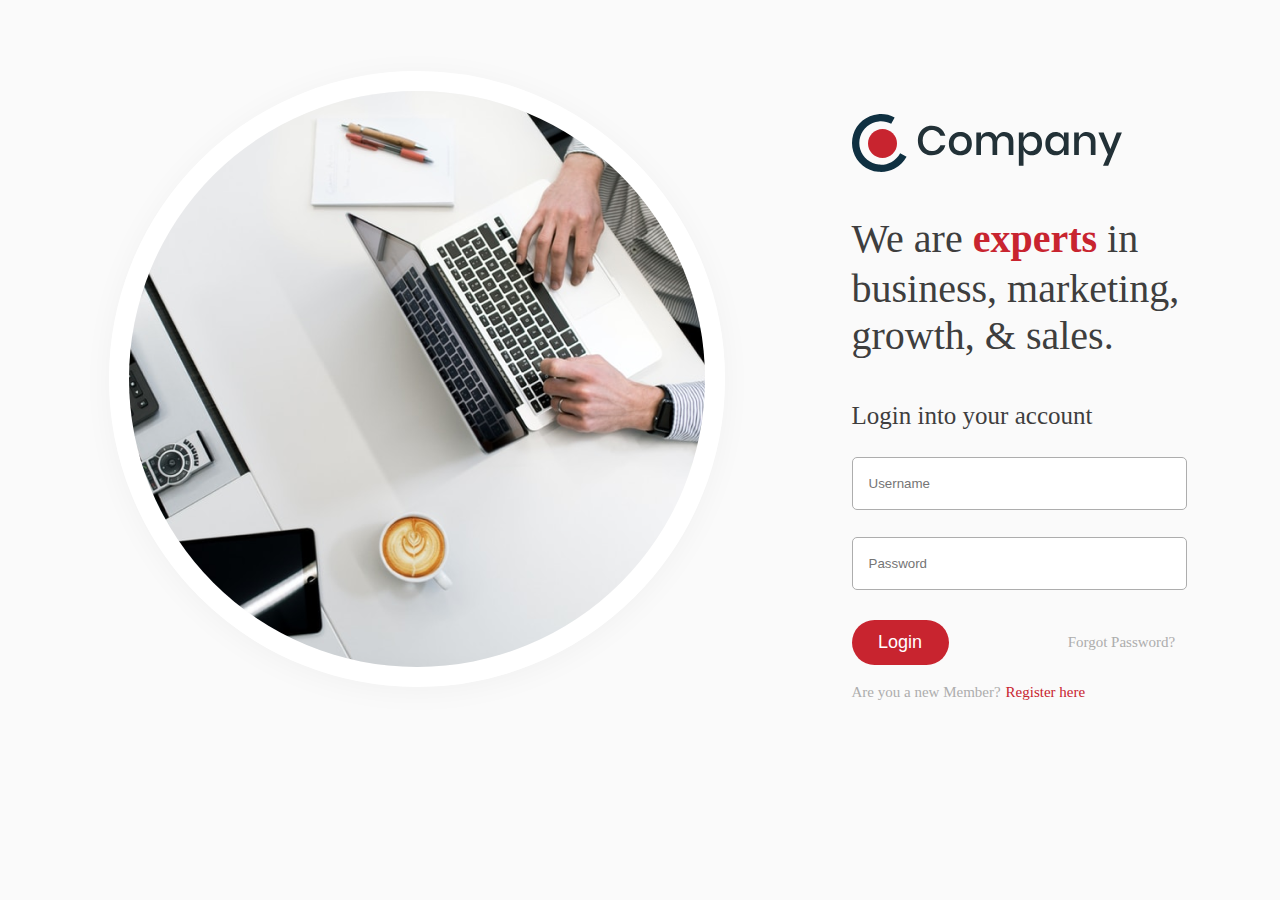
==== HTML Training Assignment/index.html @ acc3e8ce "HTML Training Assignment folder Added" ====
<!DOCTYPE html>
<html lang="en">
<head>
    <meta charset="UTF-8">
    <meta http-equiv="X-UA-Compatible" content="IE=edge">
    <meta name="viewport" content="width=device-width, initial-scale=1.0">
    <title>Login Page</title>
    <link rel="stylesheet" href="css/style.css">
</head>
<body>
    <div id="container">
        <div class="left">
            <img src="images/hero-image.png" alt="hero-image">
        </div>

        <div class="right">
            <div class="top">
                <!-- <img src="images/favicon.ico" alt="favicon">
                <h1>Company</h1> -->
                <img src="images/logo.svg" alt="logo">
            </div>
        
            <p class="top1">We are <span>experts</span> in business, marketing, growth, & sales.</p>
            <p class="login-text">Login into your account</p>

            <form>
                <input type="text" name="Username" placeholder="Username"> <br>
                <input type="text" name="Password" placeholder="Password"> <br>
                
                <div class="forgot">
                    <button>Login</button>
                    <p>Forgot Password?</p>
                </div>
                
                <div class="bottom">
                    <p class="member">Are you a new Member?</p>
                    <p class="register">Register here</p>
                </div>
            </form>
        </div>
    </div>
</body>
</html>
---- HTML Training Assignment/css/style.css ----
body{
    background-color: #FAFAFA;
    /* min-height: 100vh; */
}

#container{
    display: flex;
    justify-content: space-between;

}

.left{
    margin: 5% 10% 0% 8%;
}

.left img{
    border-radius: 50%;
    width: 576px;
    height: 576px;
    border: 20px solid #FFFFFF;
    box-shadow: 0px 4px 31px #0000000A;
}

.right{
    margin-top: 106px;
}

.top{
    display: flex;
    align-items: center;
}

.top h1{
    font-size: 40px;
}

div img{
    width: 272px;
}

.top1{
    text-align: left;
    font: normal normal 300 40px/47px Roboto;
    color: #3E3E3E;
}

span{
    text-align: left;
    font: normal normal 900 40px/53px Roboto;
    color: #C8242F;
    }

.login-text{
    text-align: left;
    font: normal normal normal 25px/33px Roboto;
    color: #3E3E3E;
}

input{
    padding-left: 1rem;
    margin-bottom: 27px;
    width: 75%;
    height: 49px;   
    background: #FFFFFF 0% 0% no-repeat padding-box;
    border: 1px solid #ADADAD;
    border-radius: 5px;
}

.forgot{
    display: flex;
    align-items: center;
    justify-content: space-between;
    width: 77%;
}

button{
    background: #C8242F 0% 0% no-repeat padding-box;
    border: none;
    border-radius: 23px;
    width: 30%;
    height: 45px;
    color: #FFFFFF;
    font-size: 18px;
}

.forgot p{
    text-align: left;
    font: normal normal normal 15px/20px Roboto;
    letter-spacing: 0px;
    color: #ADADAD;

}

.bottom{
    display: flex;
}

.member{
    text-align: left;
    font: normal normal normal 15px/20px Roboto;
    letter-spacing: 0px;
    color: #ADADAD;
}

.register{
    text-align: left;
    font: normal normal normal 15px/20px Roboto;
    letter-spacing: 0px;
    color: #C8242F;
    margin-left: 5px;
}
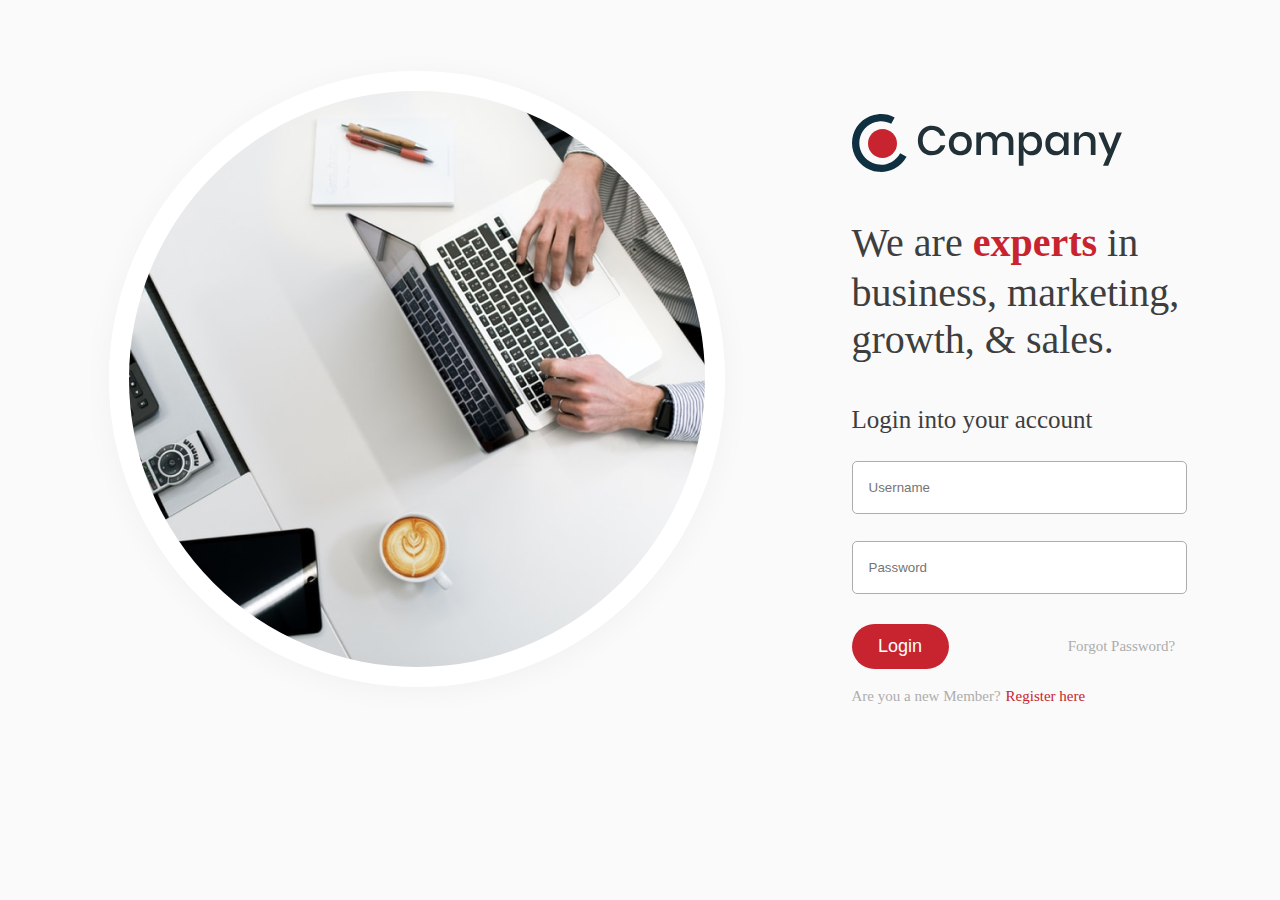
==== commit 4afe6e23: "modified all files" ====
--- a/HTML Training Assignment/index.html
+++ b/HTML Training Assignment/index.html
@@ -1,43 +1,43 @@
-<!DOCTYPE html>
-<html lang="en">
-<head>
-    <meta charset="UTF-8">
-    <meta http-equiv="X-UA-Compatible" content="IE=edge">
-    <meta name="viewport" content="width=device-width, initial-scale=1.0">
-    <title>Login Page</title>
-    <link rel="stylesheet" href="css/style.css">
-</head>
-<body>
-    <div id="container">
-        <div class="left">
-            <img src="images/hero-image.png" alt="hero-image">
-        </div>
-
-        <div class="right">
-            <div class="top">
-                <!-- <img src="images/favicon.ico" alt="favicon">
-                <h1>Company</h1> -->
-                <img src="images/logo.svg" alt="logo">
-            </div>
-        
-            <p class="top1">We are <span>experts</span> in business, marketing, growth, & sales.</p>
-            <p class="login-text">Login into your account</p>
-
-            <form>
-                <input type="text" name="Username" placeholder="Username"> <br>
-                <input type="text" name="Password" placeholder="Password"> <br>
-                
-                <div class="forgot">
-                    <button>Login</button>
-                    <p>Forgot Password?</p>
-                </div>
-                
-                <div class="bottom">
-                    <p class="member">Are you a new Member?</p>
-                    <p class="register">Register here</p>
-                </div>
-            </form>
-        </div>
-    </div>
-</body>
+<!DOCTYPE html>
+<html lang="en">
+<head>
+    <meta charset="UTF-8">
+    <meta http-equiv="X-UA-Compatible" content="IE=edge">
+    <meta name="viewport" content="width=device-width, initial-scale=1.0">
+    <title>Login Page</title>
+    <link rel="stylesheet" href="css/style.css">
+</head>
+<body>
+    <div id="container">
+        <div class="left">
+            <img src="images/hero-image.png" alt="hero-image">
+        </div>
+
+        <div class="right">
+            <div class="top">
+                <!-- <img src="images/favicon.ico" alt="favicon">
+                <h1>Company</h1> -->
+                <img src="images/logo.svg" alt="logo">
+            </div>
+        
+            <p class="top1">We are <span>experts</span> in business, marketing, growth, & sales.</p>
+            <p class="login-text">Login into your account</p>
+
+            <form>
+                <input type="text" name="Username" placeholder="Username"> <br>
+                <input type="text" name="Password" placeholder="Password"> <br>
+                
+                <div class="forgot">
+                    <button>Login</button>
+                    <p>Forgot Password?</p>
+                </div>
+                
+                <div class="bottom">
+                    <p class="member">Are you a new Member?</p>
+                    <p class="register">Register here</p>
+                </div>
+            </form>
+        </div>
+    </div>
+</body>
 </html>--- a/HTML Training Assignment/css/style.css
+++ b/HTML Training Assignment/css/style.css
@@ -1,111 +1,179 @@
-body{
-    background-color: #FAFAFA;
-    /* min-height: 100vh; */
-}
-
-#container{
-    display: flex;
-    justify-content: space-between;
-
-}
-
-.left{
-    margin: 5% 10% 0% 8%;
-}
-
-.left img{
-    border-radius: 50%;
-    width: 576px;
-    height: 576px;
-    border: 20px solid #FFFFFF;
-    box-shadow: 0px 4px 31px #0000000A;
-}
-
-.right{
-    margin-top: 106px;
-}
-
-.top{
-    display: flex;
-    align-items: center;
-}
-
-.top h1{
-    font-size: 40px;
-}
-
-div img{
-    width: 272px;
-}
-
-.top1{
-    text-align: left;
-    font: normal normal 300 40px/47px Roboto;
-    color: #3E3E3E;
-}
-
-span{
-    text-align: left;
-    font: normal normal 900 40px/53px Roboto;
-    color: #C8242F;
-    }
-
-.login-text{
-    text-align: left;
-    font: normal normal normal 25px/33px Roboto;
-    color: #3E3E3E;
-}
-
-input{
-    padding-left: 1rem;
-    margin-bottom: 27px;
-    width: 75%;
-    height: 49px;   
-    background: #FFFFFF 0% 0% no-repeat padding-box;
-    border: 1px solid #ADADAD;
-    border-radius: 5px;
-}
-
-.forgot{
-    display: flex;
-    align-items: center;
-    justify-content: space-between;
-    width: 77%;
-}
-
-button{
-    background: #C8242F 0% 0% no-repeat padding-box;
-    border: none;
-    border-radius: 23px;
-    width: 30%;
-    height: 45px;
-    color: #FFFFFF;
-    font-size: 18px;
-}
-
-.forgot p{
-    text-align: left;
-    font: normal normal normal 15px/20px Roboto;
-    letter-spacing: 0px;
-    color: #ADADAD;
-
-}
-
-.bottom{
-    display: flex;
-}
-
-.member{
-    text-align: left;
-    font: normal normal normal 15px/20px Roboto;
-    letter-spacing: 0px;
-    color: #ADADAD;
-}
-
-.register{
-    text-align: left;
-    font: normal normal normal 15px/20px Roboto;
-    letter-spacing: 0px;
-    color: #C8242F;
-    margin-left: 5px;
+body{
+    background-color: #FAFAFA;
+    /* min-height: 100vh; */
+}
+
+#container{
+    display: flex;
+    justify-content: space-between;
+    /* width: 90%; */
+}
+
+.left{
+    margin: 5% 10% 0% 8%;
+    /* width: 40%; */
+}
+
+.left img{
+    border-radius: 50%;
+    /* width: 110%; */
+    width: 576px;
+    border: 20px solid #FFFFFF;
+    box-shadow: 0px 4px 31px #0000000A;
+}
+
+.right{
+    margin-top: 106px;
+}
+/* 
+.top{
+    display: flex;
+    align-items: center;
+}
+
+.top h1{
+    font-size: 40px;
+} */
+
+div img{
+    width: 272px;
+}
+
+.top1{
+    text-align: left;
+    font: normal normal 300 40px/47px Roboto;
+    color: #3E3E3E;
+}
+
+span{
+    text-align: left;
+    font: normal normal 900 40px/53px Roboto;
+    color: #C8242F;
+    }
+
+.login-text{
+    text-align: left;
+    font: normal normal normal 25px/33px Roboto;
+    color: #3E3E3E;
+}
+
+input{
+    padding-left: 1rem;
+    margin-bottom: 27px;
+    width: 75%;
+    height: 49px;   
+    background: #FFFFFF 0% 0% no-repeat padding-box;
+    border: 1px solid #ADADAD;
+    border-radius: 5px;
+}
+
+.forgot{
+    display: flex;
+    align-items: center;
+    justify-content: space-between;
+    width: 77%;
+}
+
+button{
+    background: #C8242F 0% 0% no-repeat padding-box;
+    border: none;
+    border-radius: 23px;
+    width: 30%;
+    height: 45px;
+    color: #FFFFFF;
+    font-size: 18px;
+}
+
+.forgot p{
+    /* text-align: left; */
+    font: normal normal normal 15px/20px Roboto;
+    color: #ADADAD;
+
+}
+
+.bottom{
+    display: flex;
+}
+
+.member{
+    /* text-align: left; */
+    font: normal normal normal 15px/20px Roboto;
+    color: #ADADAD;
+}
+
+.register{
+    /* text-align: left; */
+    font: normal normal normal 15px/20px Roboto;
+    color: #C8242F;
+    margin-left: 5px;
+}
+
+
+@media screen and (max-width: 1250px) and (min-width: 801px)
+{
+    #container{
+        justify-content: space-between;
+    }
+    .left{
+        width: 125%;
+        margin: auto;
+    }
+    .left img{
+        width: 80%;
+        /* margin: auto; */
+    }
+    .right{
+        margin: auto;
+    }
+}
+
+@media screen and (max-width : 800px)
+{
+    #container
+    {
+        flex-direction: column;
+        margin-top: 3rem;
+    }    
+    .left img
+    {
+        width: 90%;
+    }
+    .right
+    {
+        width: 90%;
+        margin: auto;
+        align-items: center;
+    }
+    .top img
+    {   
+        width: 60%;
+        margin-top: 5%;
+        margin-left: 20%;
+    }
+    .top1
+    {
+        width: 100%;
+        text-align: center;
+    }
+    .login-text
+    {
+        text-align: center;
+    }
+    input
+    {
+        width: 90%;
+        display: flex;
+        flex-direction: column;
+        align-items: center;
+    }
+    button{
+        margin-left: 10%;
+    }
+    .forgot{
+        width: 85%;
+    }
+    .bottom
+    {
+        justify-content: center;
+    }
 }